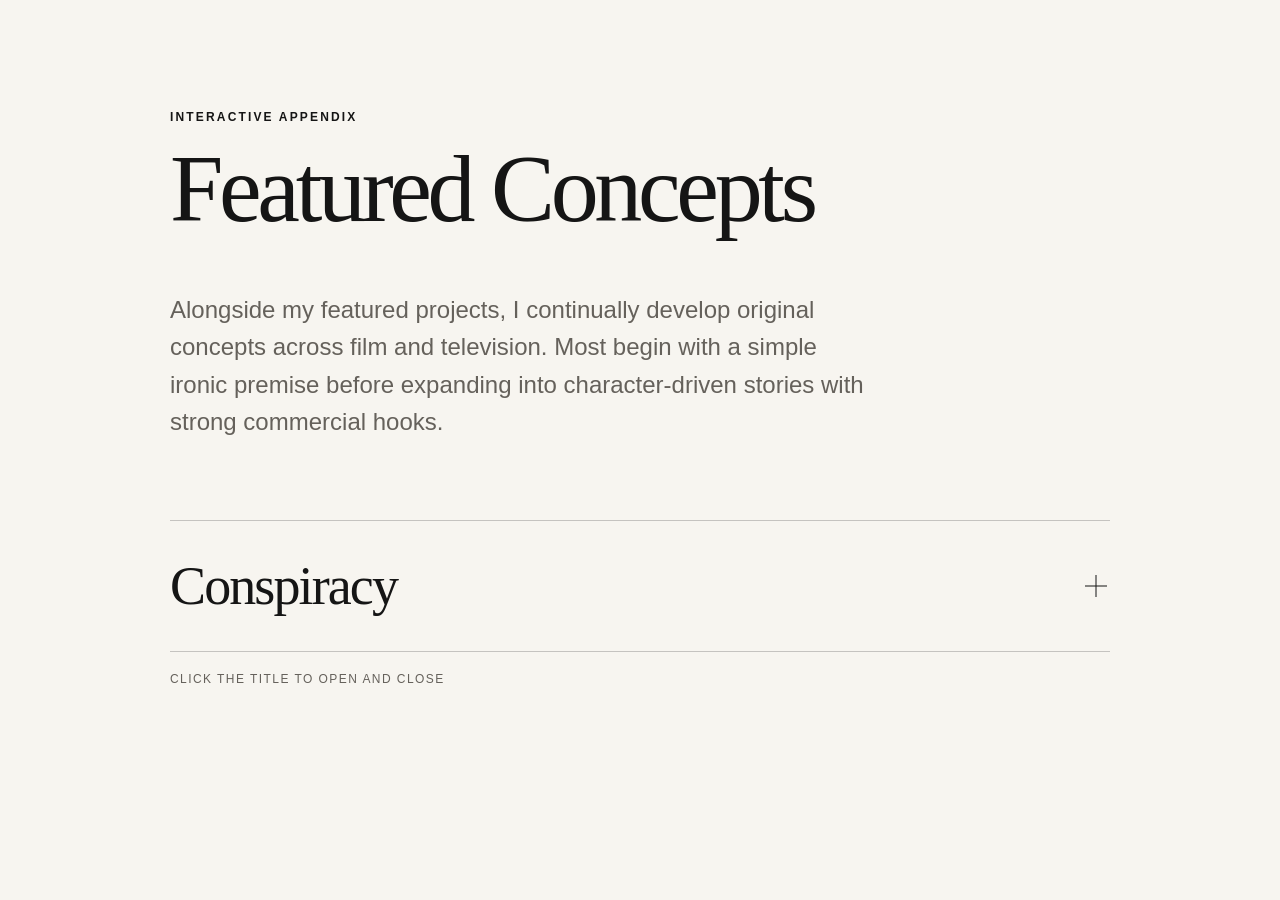
==== index.html @ 51c70552 "Add files via upload" ====
<!DOCTYPE html>
<html lang="en">
<head>
  <meta charset="UTF-8" />
  <meta name="viewport" content="width=device-width, initial-scale=1.0" />
  <title>Featured Concepts</title>
  <style>
    :root {
      --paper: #f7f5f0;
      --ink: #151515;
      --muted: #65615b;
      --line: rgba(21, 21, 21, 0.22);
      --soft-line: rgba(21, 21, 21, 0.10);
      --ease: cubic-bezier(.22, 1, .36, 1);
    }

    * {
      box-sizing: border-box;
    }

    html {
      background: var(--paper);
    }

    body {
      margin: 0;
      min-height: 100vh;
      background: var(--paper);
      color: var(--ink);
      font-family: "Helvetica Neue", Helvetica, Arial, sans-serif;
      -webkit-font-smoothing: antialiased;
      text-rendering: optimizeLegibility;
    }

    main {
      width: min(92vw, 940px);
      margin: 0 auto;
      padding: clamp(54px, 9vw, 110px) 0 80px;
    }

    .eyebrow {
      margin: 0 0 20px;
      font-size: 12px;
      font-weight: 600;
      letter-spacing: 0.18em;
      text-transform: uppercase;
    }

    h1 {
      margin: 0;
      max-width: 760px;
      font-family: Georgia, "Times New Roman", serif;
      font-size: clamp(46px, 8vw, 96px);
      font-weight: 400;
      line-height: 0.93;
      letter-spacing: -0.045em;
    }

    .intro {
      max-width: 710px;
      margin: clamp(34px, 5vw, 58px) 0 clamp(54px, 7vw, 80px);
      font-size: clamp(18px, 2.2vw, 24px);
      line-height: 1.55;
      color: var(--muted);
    }

    .slate {
      border-top: 1px solid var(--line);
    }

    .concept {
      border-bottom: 1px solid var(--line);
    }

    .concept-button {
      appearance: none;
      width: 100%;
      border: 0;
      padding: clamp(24px, 4vw, 38px) 0;
      background: transparent;
      color: inherit;
      cursor: pointer;
      display: grid;
      grid-template-columns: 1fr auto;
      gap: 24px;
      align-items: center;
      text-align: left;
      font: inherit;
    }

    .concept-title {
      font-family: Georgia, "Times New Roman", serif;
      font-size: clamp(30px, 4.8vw, 54px);
      font-weight: 400;
      line-height: 1;
      letter-spacing: -0.035em;
    }

    .plus {
      position: relative;
      width: 28px;
      height: 28px;
      flex: none;
    }

    .plus::before,
    .plus::after {
      content: "";
      position: absolute;
      top: 50%;
      left: 50%;
      width: 22px;
      height: 1px;
      background: var(--ink);
      transform: translate(-50%, -50%);
      transition: transform 420ms var(--ease), opacity 300ms ease;
    }

    .plus::after {
      transform: translate(-50%, -50%) rotate(90deg);
    }

    .concept.open .plus::after {
      transform: translate(-50%, -50%) rotate(0deg);
      opacity: 0;
    }

    .concept-panel {
      display: grid;
      grid-template-rows: 0fr;
      opacity: 0;
      transition:
        grid-template-rows 650ms var(--ease),
        opacity 350ms ease;
    }

    .concept.open .concept-panel {
      grid-template-rows: 1fr;
      opacity: 1;
    }

    .concept-panel-inner {
      overflow: hidden;
    }

    .concept-copy {
      max-width: 760px;
      padding: 0 0 clamp(36px, 5vw, 60px);
    }

    .tagline {
      margin: 0 0 24px;
      font-family: Georgia, "Times New Roman", serif;
      font-size: clamp(24px, 3.4vw, 38px);
      line-height: 1.22;
      letter-spacing: -0.02em;
      font-style: italic;
    }

    .logline {
      margin: 0;
      font-size: clamp(17px, 2vw, 21px);
      line-height: 1.68;
      color: var(--muted);
    }

    .hint {
      margin-top: 20px;
      font-size: 12px;
      letter-spacing: 0.12em;
      text-transform: uppercase;
      color: var(--muted);
    }

    @media (max-width: 600px) {
      main {
        width: min(88vw, 940px);
        padding-top: 42px;
      }

      .intro {
        margin-bottom: 48px;
      }

      .concept-button {
        padding: 24px 0;
      }

      .plus {
        width: 24px;
        height: 24px;
      }
    }

    @media (prefers-reduced-motion: reduce) {
      *,
      *::before,
      *::after {
        transition-duration: 0.01ms !important;
        animation-duration: 0.01ms !important;
      }
    }
  </style>
</head>
<body>
  <main>
    <p class="eyebrow">Interactive Appendix</p>
    <h1>Featured Concepts</h1>

    <p class="intro">
      Alongside my featured projects, I continually develop original concepts across film and television.
      Most begin with a simple ironic premise before expanding into character-driven stories with strong commercial hooks.
    </p>

    <section class="slate" aria-label="Featured concepts">
      <article class="concept" id="conspiracy-concept">
        <button
          class="concept-button"
          type="button"
          aria-expanded="false"
          aria-controls="conspiracy-panel"
        >
          <span class="concept-title">Conspiracy</span>
          <span class="plus" aria-hidden="true"></span>
        </button>

        <div class="concept-panel" id="conspiracy-panel">
          <div class="concept-panel-inner">
            <div class="concept-copy">
              <p class="tagline">What if every insane conspiracy theorist was right?</p>
              <p class="logline">
                After his revolutionary discovery transforms him from scientific outcast to the world's most celebrated scientist,
                an uncompromising empiricist uncovers evidence that every absurd conspiracy theory is actually true. Cast out once again,
                he reluctantly joins forces with the internet's most notorious conspiracy theorist to expose the truth—until one final
                discovery forces him to dismantle the conspiracy movement he unleashed in a world where he can no longer trust anyone,
                not even himself.
              </p>
            </div>
          </div>
        </div>
      </article>
    </section>

    <p class="hint">Click the title to open and close</p>
  </main>

  <script>
    const concept = document.querySelector(".concept");
    const button = concept.querySelector(".concept-button");

    button.addEventListener("click", () => {
      const isOpen = concept.classList.toggle("open");
      button.setAttribute("aria-expanded", String(isOpen));
    });
  </script>
</body>
</html>
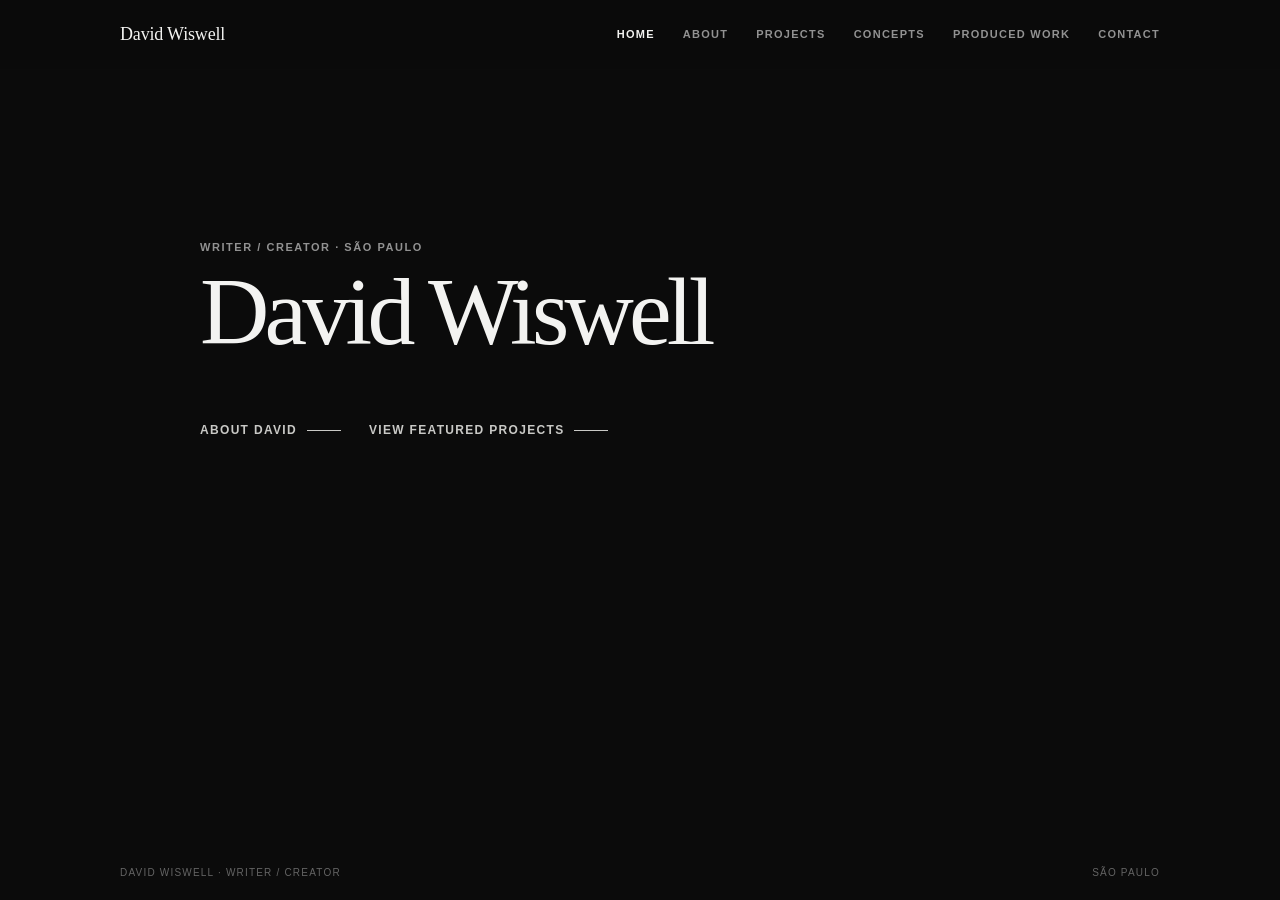
==== commit 4352bacd: "Publish portfolio site v9" ====
--- a/index.html
+++ b/index.html
@@ -1,257 +1,33 @@
-<!DOCTYPE html>
+<!doctype html>
 <html lang="en">
 <head>
-  <meta charset="UTF-8" />
-  <meta name="viewport" content="width=device-width, initial-scale=1.0" />
-  <title>Featured Concepts</title>
-  <style>
-    :root {
-      --paper: #f7f5f0;
-      --ink: #151515;
-      --muted: #65615b;
-      --line: rgba(21, 21, 21, 0.22);
-      --soft-line: rgba(21, 21, 21, 0.10);
-      --ease: cubic-bezier(.22, 1, .36, 1);
-    }
+<meta charset="utf-8">
+<meta name="viewport" content="width=device-width,initial-scale=1">
+<meta name="description" content="Selected projects by writer and creator David Wiswell.">
+<title>Portfolio — David Wiswell</title>
+<link rel="stylesheet" href="style.css">
+</head>
+<body class="page-home">
+<header class="site-header">
+  <nav class="nav" aria-label="Primary navigation">
+    <a class="brand" href="index.html">David Wiswell</a>
+    <button class="menu-toggle" type="button" aria-expanded="false" aria-label="Open menu">Menu</button>
+    <div class="nav-links"><a class="active" href="index.html">Home</a><a class="" href="about.html">About</a><a class="" href="projects.html">Projects</a><a class="" href="selected-concepts.html">Concepts</a><a class="" href="produced-work.html">Produced Work</a><a class="" href="contact.html">Contact</a></div>
+  </nav>
+</header>
 
-    * {
-      box-sizing: border-box;
-    }
+<main>
+  <section class="hero">
+    <p class="eyebrow">Writer / Creator · São Paulo</p>
+    <h1>David Wiswell</h1>
+    <div class="hero-links">
+      <a class="text-link" href="about.html">About David</a>
+      <a class="text-link" href="projects.html">View featured projects</a>
+    </div>
+  </section>
+</main>
 
-    html {
-      background: var(--paper);
-    }
-
-    body {
-      margin: 0;
-      min-height: 100vh;
-      background: var(--paper);
-      color: var(--ink);
-      font-family: "Helvetica Neue", Helvetica, Arial, sans-serif;
-      -webkit-font-smoothing: antialiased;
-      text-rendering: optimizeLegibility;
-    }
-
-    main {
-      width: min(92vw, 940px);
-      margin: 0 auto;
-      padding: clamp(54px, 9vw, 110px) 0 80px;
-    }
-
-    .eyebrow {
-      margin: 0 0 20px;
-      font-size: 12px;
-      font-weight: 600;
-      letter-spacing: 0.18em;
-      text-transform: uppercase;
-    }
-
-    h1 {
-      margin: 0;
-      max-width: 760px;
-      font-family: Georgia, "Times New Roman", serif;
-      font-size: clamp(46px, 8vw, 96px);
-      font-weight: 400;
-      line-height: 0.93;
-      letter-spacing: -0.045em;
-    }
-
-    .intro {
-      max-width: 710px;
-      margin: clamp(34px, 5vw, 58px) 0 clamp(54px, 7vw, 80px);
-      font-size: clamp(18px, 2.2vw, 24px);
-      line-height: 1.55;
-      color: var(--muted);
-    }
-
-    .slate {
-      border-top: 1px solid var(--line);
-    }
-
-    .concept {
-      border-bottom: 1px solid var(--line);
-    }
-
-    .concept-button {
-      appearance: none;
-      width: 100%;
-      border: 0;
-      padding: clamp(24px, 4vw, 38px) 0;
-      background: transparent;
-      color: inherit;
-      cursor: pointer;
-      display: grid;
-      grid-template-columns: 1fr auto;
-      gap: 24px;
-      align-items: center;
-      text-align: left;
-      font: inherit;
-    }
-
-    .concept-title {
-      font-family: Georgia, "Times New Roman", serif;
-      font-size: clamp(30px, 4.8vw, 54px);
-      font-weight: 400;
-      line-height: 1;
-      letter-spacing: -0.035em;
-    }
-
-    .plus {
-      position: relative;
-      width: 28px;
-      height: 28px;
-      flex: none;
-    }
-
-    .plus::before,
-    .plus::after {
-      content: "";
-      position: absolute;
-      top: 50%;
-      left: 50%;
-      width: 22px;
-      height: 1px;
-      background: var(--ink);
-      transform: translate(-50%, -50%);
-      transition: transform 420ms var(--ease), opacity 300ms ease;
-    }
-
-    .plus::after {
-      transform: translate(-50%, -50%) rotate(90deg);
-    }
-
-    .concept.open .plus::after {
-      transform: translate(-50%, -50%) rotate(0deg);
-      opacity: 0;
-    }
-
-    .concept-panel {
-      display: grid;
-      grid-template-rows: 0fr;
-      opacity: 0;
-      transition:
-        grid-template-rows 650ms var(--ease),
-        opacity 350ms ease;
-    }
-
-    .concept.open .concept-panel {
-      grid-template-rows: 1fr;
-      opacity: 1;
-    }
-
-    .concept-panel-inner {
-      overflow: hidden;
-    }
-
-    .concept-copy {
-      max-width: 760px;
-      padding: 0 0 clamp(36px, 5vw, 60px);
-    }
-
-    .tagline {
-      margin: 0 0 24px;
-      font-family: Georgia, "Times New Roman", serif;
-      font-size: clamp(24px, 3.4vw, 38px);
-      line-height: 1.22;
-      letter-spacing: -0.02em;
-      font-style: italic;
-    }
-
-    .logline {
-      margin: 0;
-      font-size: clamp(17px, 2vw, 21px);
-      line-height: 1.68;
-      color: var(--muted);
-    }
-
-    .hint {
-      margin-top: 20px;
-      font-size: 12px;
-      letter-spacing: 0.12em;
-      text-transform: uppercase;
-      color: var(--muted);
-    }
-
-    @media (max-width: 600px) {
-      main {
-        width: min(88vw, 940px);
-        padding-top: 42px;
-      }
-
-      .intro {
-        margin-bottom: 48px;
-      }
-
-      .concept-button {
-        padding: 24px 0;
-      }
-
-      .plus {
-        width: 24px;
-        height: 24px;
-      }
-    }
-
-    @media (prefers-reduced-motion: reduce) {
-      *,
-      *::before,
-      *::after {
-        transition-duration: 0.01ms !important;
-        animation-duration: 0.01ms !important;
-      }
-    }
-  </style>
-</head>
-<body>
-  <main>
-    <p class="eyebrow">Interactive Appendix</p>
-    <h1>Featured Concepts</h1>
-
-    <p class="intro">
-      Alongside my featured projects, I continually develop original concepts across film and television.
-      Most begin with a simple ironic premise before expanding into character-driven stories with strong commercial hooks.
-    </p>
-
-    <section class="slate" aria-label="Featured concepts">
-      <article class="concept" id="conspiracy-concept">
-        <button
-          class="concept-button"
-          type="button"
-          aria-expanded="false"
-          aria-controls="conspiracy-panel"
-        >
-          <span class="concept-title">Conspiracy</span>
-          <span class="plus" aria-hidden="true"></span>
-        </button>
-
-        <div class="concept-panel" id="conspiracy-panel">
-          <div class="concept-panel-inner">
-            <div class="concept-copy">
-              <p class="tagline">What if every insane conspiracy theorist was right?</p>
-              <p class="logline">
-                After his revolutionary discovery transforms him from scientific outcast to the world's most celebrated scientist,
-                an uncompromising empiricist uncovers evidence that every absurd conspiracy theory is actually true. Cast out once again,
-                he reluctantly joins forces with the internet's most notorious conspiracy theorist to expose the truth—until one final
-                discovery forces him to dismantle the conspiracy movement he unleashed in a world where he can no longer trust anyone,
-                not even himself.
-              </p>
-            </div>
-          </div>
-        </div>
-      </article>
-    </section>
-
-    <p class="hint">Click the title to open and close</p>
-  </main>
-
-  <script>
-    const concept = document.querySelector(".concept");
-    const button = concept.querySelector(".concept-button");
-
-    button.addEventListener("click", () => {
-      const isOpen = concept.classList.toggle("open");
-      button.setAttribute("aria-expanded", String(isOpen));
-    });
-  </script>
+<footer><span>David Wiswell · Writer / Creator</span><span>São Paulo</span></footer>
+<script src="script.js"></script>
 </body>
-</html>
+</html>
--- a/style.css
+++ b/style.css
@@ -0,0 +1,1055 @@
+
+:root{
+  --bg:#0b0b0b;
+  --text:#f3f3f1;
+  --soft:#c9c9c6;
+  --muted:#929292;
+  --faint:#646464;
+  --line:rgba(255,255,255,.16);
+  --line-strong:rgba(255,255,255,.28);
+  --ease:cubic-bezier(.22,1,.36,1);
+  --max:1040px;
+}
+*{box-sizing:border-box}
+html{background:var(--bg);scroll-behavior:smooth}
+body{
+  margin:0;
+  min-height:100vh;
+  background:var(--bg);
+  color:var(--text);
+  font-family:Arial,Helvetica,sans-serif;
+  -webkit-font-smoothing:antialiased;
+  text-rendering:optimizeLegibility;
+}
+a{color:inherit;text-decoration:none}
+button{font:inherit}
+.site-header{
+  position:sticky;
+  top:0;
+  z-index:20;
+  background:rgba(11,11,11,.88);
+  border-bottom:1px solid transparent;
+  backdrop-filter:blur(16px);
+  -webkit-backdrop-filter:blur(16px);
+  transition:border-color 220ms ease;
+}
+.site-header.scrolled{border-color:var(--line)}
+.nav{
+  width:min(90vw,var(--max));
+  min-height:68px;
+  margin:0 auto;
+  display:flex;
+  align-items:center;
+  justify-content:space-between;
+  gap:28px;
+}
+.brand{
+  font-family:Georgia,"Times New Roman",Times,serif;
+  font-size:18px;
+  letter-spacing:-.01em;
+}
+.nav-links{
+  display:flex;
+  align-items:center;
+  gap:clamp(14px,2.4vw,28px);
+  font-size:11px;
+  font-weight:600;
+  letter-spacing:.115em;
+  text-transform:uppercase;
+}
+.nav-links a{color:var(--muted);transition:color 180ms ease}
+.nav-links a:hover,.nav-links a.active{color:var(--text)}
+.menu-toggle{display:none;background:none;border:0;color:var(--text);padding:8px 0;cursor:pointer}
+main{
+  width:min(90vw,var(--max));
+  margin:0 auto;
+  padding:clamp(70px,9vw,120px) 0 clamp(84px,10vw,140px);
+}
+.eyebrow{
+  margin:0 0 18px;
+  color:var(--muted);
+  font-size:11px;
+  font-weight:600;
+  letter-spacing:.14em;
+  text-transform:uppercase;
+}
+h1,h2,h3,.serif{
+  font-family:Georgia,"Times New Roman",Times,serif;
+}
+h1{
+  margin:0;
+  max-width:950px;
+  font-size:clamp(48px,7.5vw,88px);
+  font-weight:400;
+  line-height:.94;
+  letter-spacing:-.05em;
+}
+h2{
+  margin:0;
+  font-size:clamp(34px,5vw,58px);
+  font-weight:400;
+  line-height:1;
+  letter-spacing:-.038em;
+}
+h3{
+  margin:0;
+  font-size:clamp(24px,3vw,36px);
+  font-weight:400;
+  line-height:1.08;
+  letter-spacing:-.025em;
+}
+.lede{
+  max-width:850px;
+  margin:clamp(28px,4vw,42px) 0 0;
+  color:var(--soft);
+  font-family:Georgia,"Times New Roman",Times,serif;
+  font-size:clamp(19px,2.2vw,26px);
+  line-height:1.5;
+  letter-spacing:-.013em;
+}
+.rule{height:1px;background:var(--line-strong);margin:clamp(54px,7vw,86px) 0}
+.hero{
+  min-height:auto;
+  display:flex;
+  flex-direction:column;
+  justify-content:flex-start;
+  padding-top:clamp(56px,7vw,96px);
+  padding-bottom:clamp(60px,8vw,100px);
+}
+.hero .role{
+  margin-top:24px;
+  color:var(--muted);
+  font-size:12px;
+  font-weight:600;
+  letter-spacing:.14em;
+  text-transform:uppercase;
+}
+.hero-links{
+  margin-top:clamp(42px,6vw,70px);
+  display:flex;
+  flex-wrap:wrap;
+  gap:12px 28px;
+}
+.text-link{
+  display:inline-flex;
+  align-items:center;
+  gap:10px;
+  color:var(--soft);
+  font-size:12px;
+  font-weight:600;
+  letter-spacing:.11em;
+  text-transform:uppercase;
+}
+.text-link:after{
+  content:"";
+  width:34px;
+  height:1px;
+  background:currentColor;
+  transition:width 300ms var(--ease);
+}
+.text-link:hover:after{width:52px}
+.section-head{max-width:850px;margin-bottom:clamp(48px,7vw,82px)}
+.editorial-grid{
+  display:block;
+  max-width:820px;
+}
+.copy-block + .copy-block{margin-top:46px}
+.copy-label{
+  margin:0 0 14px;
+  color:var(--muted);
+  font-size:11px;
+  font-weight:600;
+  letter-spacing:.14em;
+  text-transform:uppercase;
+}
+.copy{
+  margin:0;
+  color:var(--soft);
+  font-family:Georgia,"Times New Roman",Times,serif;
+  font-size:clamp(18px,2vw,23px);
+  line-height:1.62;
+  letter-spacing:-.009em;
+}
+.credential-list{border-top:1px solid var(--line-strong)}
+.credential{
+  padding:20px 0;
+  border-bottom:1px solid var(--line);
+  color:var(--soft);
+  font-size:13px;
+  line-height:1.45;
+}
+.project-index{border-top:1px solid var(--line-strong)}
+.project-row{
+  display:grid;
+  grid-template-columns:minmax(0,1.55fr) minmax(170px,.55fr) minmax(190px,.65fr) auto;
+  gap:clamp(20px,3vw,42px);
+  align-items:center;
+  padding:clamp(34px,4.8vw,50px) 0;
+  border-bottom:1px solid var(--line);
+  transition:color 180ms ease,transform 300ms var(--ease);
+}
+.project-row:hover{transform:translateX(5px)}
+.project-row-title{
+  font-family:Georgia,"Times New Roman",Times,serif;
+  font-size:clamp(29px,3.6vw,43px);
+  letter-spacing:-.03em;
+}
+.project-row-meta,.project-row-comp{
+  color:var(--muted);
+  font-size:14px;
+  line-height:1.45;
+}
+.project-row-comp{font-family:Georgia,"Times New Roman",Times,serif;font-style:italic}
+.arrow{font-size:22px;color:var(--muted)}
+.project-hero{max-width:900px}
+.project-title{font-size:clamp(50px,8vw,96px)}
+.project-meta{
+  display:flex;
+  flex-wrap:wrap;
+  gap:10px 22px;
+  margin-top:38px;
+  color:var(--muted);
+  font-size:11px;
+  font-weight:600;
+  letter-spacing:.13em;
+  text-transform:uppercase;
+}
+.logline-large{
+  max-width:680px;
+  margin:clamp(86px,10vw,126px) 0 0;
+  margin-left:clamp(70px,8vw,110px);
+  color:var(--text);
+  font-family:Georgia,"Times New Roman",Times,serif;
+  font-size:clamp(22px,2.7vw,32px);
+  line-height:1.48;
+  letter-spacing:-.018em;
+}
+.project-sections{
+  max-width:680px;
+  margin-top:clamp(78px,10vw,120px);
+  margin-left:clamp(70px,8vw,110px);
+  border-top:1px solid var(--line-strong);
+}
+.project-section{
+  display:block;
+  padding:clamp(44px,6vw,62px) 0;
+  border-bottom:1px solid var(--line);
+}
+.project-section h2{
+  margin:0 0 18px;
+  color:var(--muted);
+  font-family:Arial,Helvetica,sans-serif;
+  font-size:11px;
+  font-weight:600;
+  letter-spacing:.16em;
+  text-transform:uppercase;
+}
+.project-section p{
+  margin:0;
+  color:var(--soft);
+  font-family:Georgia,"Times New Roman",Times,serif;
+  font-size:clamp(17px,1.85vw,21px);
+  line-height:1.72;
+  letter-spacing:-.006em;
+}
+.next-project{
+  display:flex;
+  justify-content:space-between;
+  align-items:end;
+  gap:30px;
+  margin-top:clamp(70px,10vw,120px);
+  padding-top:32px;
+  border-top:1px solid var(--line-strong);
+}
+.next-project span{display:block;color:var(--muted);font-size:11px;font-weight:600;letter-spacing:.14em;text-transform:uppercase}
+.next-project strong{display:block;margin-top:10px;font-family:Georgia,"Times New Roman",Times,serif;font-size:clamp(25px,3vw,38px);font-weight:400}
+.produced-wrap{max-width:920px}
+.work-title{margin-top:18px;font-size:clamp(44px,7vw,82px)}
+.work-description{
+  max-width:800px;
+  margin-top:clamp(36px,5vw,54px);
+  color:var(--soft);
+  font-family:Georgia,"Times New Roman",Times,serif;
+  font-size:clamp(19px,2.2vw,25px);
+  line-height:1.58;
+  letter-spacing:-.012em;
+}
+.video-card{
+  display:flex;
+  align-items:center;
+  justify-content:space-between;
+  gap:28px;
+  margin-top:clamp(48px,7vw,78px);
+  padding:clamp(26px,4vw,40px) 0;
+  border-top:1px solid var(--line-strong);
+  border-bottom:1px solid var(--line);
+}
+.video-card .duration{color:var(--muted);font-size:11px;font-weight:600;letter-spacing:.14em;text-transform:uppercase}
+.video-card strong{display:block;margin-top:8px;font-family:Georgia,"Times New Roman",Times,serif;font-size:clamp(24px,3vw,34px);font-weight:400}
+.contact-page{
+  min-height:auto;
+  display:flex;
+  flex-direction:column;
+  justify-content:flex-start;
+  padding-top:clamp(52px,7vw,88px);
+}
+.contact-list{max-width:720px;margin-top:clamp(42px,6vw,66px);border-top:1px solid var(--line-strong)}
+.contact-item{
+  display:grid;
+  grid-template-columns:120px 1fr;
+  gap:30px;
+  padding:26px 0;
+  border-bottom:1px solid var(--line);
+}
+.contact-item span{color:var(--muted);font-size:11px;font-weight:600;letter-spacing:.14em;text-transform:uppercase}
+.contact-item a,.contact-item div{
+  font-family:Georgia,"Times New Roman",Times,serif;
+  font-size:clamp(22px,3vw,34px);
+  line-height:1.2;
+}
+footer{
+  width:min(90vw,var(--max));
+  margin:0 auto;
+  padding:0 0 34px;
+  display:flex;
+  justify-content:space-between;
+  gap:20px;
+  color:var(--faint);
+  font-size:10px;
+  letter-spacing:.12em;
+  text-transform:uppercase;
+}
+
+/* Selected concepts */
+.concepts-main{padding-top:clamp(64px,9vw,118px)}
+.concepts-masthead{max-width:980px;margin-bottom:clamp(58px,8vw,90px)}
+.concepts-title{text-transform:none}
+.genre-list{border-top:1px solid var(--line-strong)}
+.genre{border-bottom:1px solid var(--line-strong)}
+.genre-toggle,.concept-toggle{appearance:none;width:100%;border:0;background:transparent;color:inherit;cursor:pointer;text-align:left}
+.genre-toggle{display:grid;grid-template-columns:1fr auto;align-items:center;gap:24px;padding:clamp(30px,4.6vw,46px) 0}
+.genre-name{font-family:Georgia,"Times New Roman",Times,serif;font-size:clamp(22px,2.8vw,31px);font-weight:400;letter-spacing:.09em;text-transform:uppercase}
+.genre-meta{display:block;margin-top:7px;color:var(--muted);font-size:12px;font-weight:500;letter-spacing:.12em;text-transform:uppercase}
+.plus{position:relative;width:28px;height:28px}
+.plus:before,.plus:after{content:"";position:absolute;top:50%;left:50%;width:22px;height:1px;background:var(--text);transform:translate(-50%,-50%);transition:transform 430ms var(--ease),opacity 250ms ease}
+.plus:after{transform:translate(-50%,-50%) rotate(90deg)}
+.genre.open>.genre-toggle .plus:after,.concept.open>.concept-toggle .plus:after{transform:translate(-50%,-50%) rotate(0);opacity:0}
+.genre-panel,.concept-panel{display:grid;grid-template-rows:0fr;opacity:0;transition:grid-template-rows 650ms var(--ease),opacity 320ms ease}
+.genre.open>.genre-panel,.concept.open>.concept-panel{grid-template-rows:1fr;opacity:1}
+.panel-inner{overflow:hidden}
+.concept-list{padding:0 0 clamp(20px,3vw,32px)}
+.concept{border-top:1px solid var(--line)}
+.concept-toggle{display:grid;grid-template-columns:1fr auto;align-items:center;gap:20px;padding:clamp(22px,3.2vw,30px) 0}
+.concept-heading{min-width:0;transform:translateY(0);transition:transform 420ms var(--ease)}
+.concept.open>.concept-toggle .concept-heading{transform:translateY(-4px)}
+.concept-title{display:block;font-family:Georgia,"Times New Roman",Times,serif;font-size:clamp(25px,3.2vw,37px);font-weight:500;line-height:1.04;letter-spacing:-.026em}
+.concept-tease{display:block;max-width:780px;margin-top:9px;color:var(--muted);font-family:Georgia,"Times New Roman",Times,serif;font-size:clamp(17px,1.9vw,21px);line-height:1.42;font-style:italic;letter-spacing:-.012em}
+.concept .plus{width:24px;height:24px}
+.concept .plus:before,.concept .plus:after{width:18px}
+.concept-content{max-width:800px;padding:0 0 clamp(32px,4.6vw,48px)}
+.concept-divider{width:0;height:1px;margin:0 0 24px;background:var(--text);opacity:.7;transition:width 520ms var(--ease) 80ms}
+.concept.open .concept-divider{width:min(100%,180px)}
+.concept-logline{margin:0;color:var(--soft);font-family:Georgia,"Times New Roman",Times,serif;font-size:clamp(18px,2vw,22px);line-height:1.62;letter-spacing:-.009em;opacity:0;transform:translateY(14px);transition:opacity 460ms ease 320ms,transform 560ms var(--ease) 320ms}
+.concept.open .concept-logline{opacity:1;transform:translateY(0)}
+.concept-quote{margin:24px 0 0;color:var(--text);font-family:Georgia,"Times New Roman",Times,serif;font-size:clamp(18px,2vw,22px);line-height:1.45;font-style:italic;opacity:0;transform:translateY(12px);transition:opacity 460ms ease 420ms,transform 560ms var(--ease) 420ms}
+.concept.open .concept-quote{opacity:1;transform:translateY(0)}
+
+@media(max-width:820px){
+  .nav-links{display:none;position:absolute;left:0;right:0;top:68px;background:var(--bg);border-bottom:1px solid var(--line);padding:24px 5vw;flex-direction:column;align-items:flex-start}
+  .nav-links.open{display:flex}
+  .menu-toggle{display:block}
+  .editorial-grid{grid-template-columns:1fr}
+  .project-row{grid-template-columns:1fr auto;gap:12px 20px}
+  .project-row-meta,.project-row-comp{grid-column:1}
+  .arrow{grid-column:2;grid-row:1/4}
+  .project-section{grid-template-columns:1fr;gap:18px}
+}
+@media(max-width:600px){
+  main{width:min(88vw,var(--max));padding-top:56px}
+  .nav{width:min(88vw,var(--max))}
+  h1{font-size:clamp(45px,14vw,66px)}
+  .hero{min-height:calc(100vh - 68px - 100px)}
+  .contact-item{grid-template-columns:1fr;gap:10px}
+  footer{width:min(88vw,var(--max));flex-direction:column}
+  .genre-name{font-size:23px}
+}
+@media(prefers-reduced-motion:reduce){
+  *,*:before,*:after{transition-duration:.01ms!important;transition-delay:0ms!important;animation-duration:.01ms!important}
+}
+
+
+/* =========================================================
+   VERSION 5 — FINAL ART-DIRECTION PASS
+   ========================================================= */
+
+/* Home: fewer competing anchors and a footer that reads as page furniture. */
+.page-home{
+  min-height:100vh;
+  display:flex;
+  flex-direction:column;
+}
+.page-home main{
+  flex:1;
+  padding-top:0;
+  padding-bottom:0;
+}
+.page-home .hero{
+  padding-top:clamp(86px,11vh,130px);
+  padding-bottom:clamp(44px,6vh,72px);
+}
+.page-home .hero-links{
+  margin-top:clamp(34px,4.5vw,54px);
+}
+.page-home footer{
+  margin-top:auto;
+  padding-bottom:clamp(18px,2.5vh,28px);
+}
+
+/* About: create tempo through proportion, rules, and alternating text widths. */
+.about-body{
+  max-width:860px;
+  margin-top:clamp(64px,8vw,96px);
+  border-top:1px solid var(--line-strong);
+}
+.about-section{
+  display:grid;
+  grid-template-columns:150px minmax(0,650px);
+  gap:clamp(36px,6vw,78px);
+  padding:clamp(48px,6vw,70px) 0;
+  border-bottom:1px solid var(--line);
+  align-items:start;
+}
+.about-section .copy-label{
+  margin-top:7px;
+}
+.about-section-focus .copy{
+  max-width:600px;
+}
+
+/* Featured projects: clearly labeled, properly formatted, unmistakably clickable. */
+.project-instruction{
+  margin:-34px 0 26px;
+  color:var(--faint);
+  font-size:10px;
+  font-weight:600;
+  letter-spacing:.13em;
+  text-transform:uppercase;
+}
+.project-index-head,
+.project-row{
+  display:grid;
+  grid-template-columns:minmax(230px,1.45fr) minmax(110px,.55fr) minmax(140px,.62fr) minmax(190px,.85fr) minmax(92px,.35fr);
+  gap:clamp(18px,2.5vw,34px);
+}
+.project-index-head{
+  align-items:end;
+  padding:0 0 15px;
+  color:var(--faint);
+  font-size:9px;
+  font-weight:600;
+  letter-spacing:.14em;
+  text-transform:uppercase;
+}
+.project-index{
+  border-top:0;
+}
+.project-row{
+  position:relative;
+  padding:clamp(34px,4.5vw,48px) 0;
+  border-top:1px solid var(--line);
+}
+.project-row:last-child{
+  border-bottom:1px solid var(--line);
+}
+.project-row:before{
+  content:"";
+  position:absolute;
+  inset:0 -18px;
+  background:rgba(255,255,255,0);
+  transition:background 220ms ease;
+  z-index:-1;
+}
+.project-row:hover{
+  transform:translateX(4px);
+}
+.project-row:hover:before{
+  background:rgba(255,255,255,.025);
+}
+.project-row-title{
+  line-height:1.02;
+}
+.project-row-field,
+.project-row-comp{
+  color:var(--muted);
+  font-size:13px;
+  line-height:1.48;
+}
+.project-row-comp{
+  font-family:Georgia,"Times New Roman",Times,serif;
+  font-style:normal;
+}
+.project-row-action{
+  display:flex;
+  align-items:center;
+  justify-content:flex-end;
+  gap:10px;
+  color:var(--faint);
+  font-size:9px;
+  font-weight:600;
+  letter-spacing:.12em;
+  text-transform:uppercase;
+  white-space:nowrap;
+  transition:color 180ms ease;
+}
+.project-row:hover .project-row-action,
+.project-row:focus-visible .project-row-action{
+  color:var(--text);
+}
+.mobile-field-label{display:none}
+
+/* Individual project pages: a unified pitch surface with a stronger reading hierarchy. */
+.pitch-area{
+  width:min(100%,900px);
+  margin:clamp(76px,9vw,112px) 0 0 clamp(36px,6.5vw,92px);
+  border-top:1px solid var(--line-strong);
+}
+.logline-block{
+  padding:clamp(40px,5.5vw,62px) clamp(0px,2vw,24px) clamp(50px,6vw,72px);
+  border-bottom:1px solid var(--line);
+}
+.pitch-label{
+  margin:0 0 24px;
+  color:var(--muted);
+  font-size:10px;
+  font-weight:600;
+  letter-spacing:.16em;
+  text-transform:uppercase;
+}
+.pitch-area .logline-large{
+  max-width:820px;
+  margin:0;
+  color:var(--text);
+  font-size:clamp(25px,3.15vw,38px);
+  line-height:1.42;
+  letter-spacing:-.022em;
+}
+.pitch-area .project-sections{
+  max-width:none;
+  margin:0;
+  border-top:0;
+  display:grid;
+  grid-template-columns:1.1fr .9fr;
+}
+.pitch-area .project-section{
+  padding:clamp(42px,5vw,60px) clamp(0px,3vw,34px) clamp(46px,5.5vw,66px);
+  border-bottom:1px solid var(--line);
+}
+.pitch-area .project-section + .project-section{
+  padding-left:clamp(30px,4.5vw,54px);
+  border-left:1px solid var(--line);
+}
+.pitch-area .project-section h2{
+  margin-bottom:22px;
+}
+.pitch-area .project-section p{
+  max-width:430px;
+  color:#d1d1ce;
+  font-size:clamp(17px,1.55vw,19px);
+  line-height:1.72;
+}
+.project-hero + .pitch-area{
+  margin-top:clamp(72px,8.5vw,104px);
+}
+
+/* Produced work: an archival layout with restrained body type. */
+.produced-wrap{
+  max-width:940px;
+}
+.work-meta{
+  display:flex;
+  flex-wrap:wrap;
+  gap:10px 24px;
+  margin-top:34px;
+  color:var(--muted);
+  font-size:10px;
+  font-weight:600;
+  letter-spacing:.13em;
+  text-transform:uppercase;
+}
+.work-overview{
+  display:grid;
+  grid-template-columns:minmax(280px,.95fr) minmax(300px,.8fr);
+  gap:clamp(52px,8vw,100px);
+  align-items:start;
+  margin-top:clamp(64px,8vw,92px);
+  padding-top:clamp(44px,5vw,60px);
+  border-top:1px solid var(--line-strong);
+}
+.work-deck{
+  margin:0;
+  color:var(--text);
+  font-family:Georgia,"Times New Roman",Times,serif;
+  font-size:clamp(24px,3vw,34px);
+  line-height:1.45;
+  letter-spacing:-.02em;
+}
+.work-body p{
+  margin:0;
+  color:var(--soft);
+  font-family:Georgia,"Times New Roman",Times,serif;
+  font-size:clamp(16px,1.55vw,18px);
+  line-height:1.72;
+}
+.work-body p + p{
+  margin-top:22px;
+}
+.produced-wrap .video-card{
+  margin-top:clamp(58px,7vw,82px);
+}
+
+/* Responsive refinements for the new structures. */
+@media (max-width:900px){
+  .project-index-head{display:none}
+  .project-instruction{margin-top:-20px}
+  .project-row{
+    grid-template-columns:1fr auto;
+    gap:24px;
+  }
+  .project-row-title{
+    grid-column:1;
+  }
+  .project-row-field,
+  .project-row-comp{
+    grid-column:1;
+  }
+  .project-row-action{
+    grid-column:2;
+    grid-row:1 / span 4;
+    align-self:center;
+  }
+  .mobile-field-label{
+    display:block;
+    margin-bottom:5px;
+    color:var(--faint);
+    font-family:Arial,Helvetica,sans-serif;
+    font-size:8px;
+    font-style:normal;
+    font-weight:600;
+    letter-spacing:.14em;
+    text-transform:uppercase;
+  }
+  .pitch-area{
+    margin-left:0;
+  }
+  .pitch-area .project-sections{
+    grid-template-columns:1fr;
+  }
+  .pitch-area .project-section + .project-section{
+    padding-left:0;
+    border-left:0;
+  }
+  .about-section{
+    grid-template-columns:115px 1fr;
+  }
+  .work-overview{
+    grid-template-columns:1fr;
+    gap:38px;
+  }
+}
+
+@media (max-width:640px){
+  .page-home .hero{
+    padding-top:58px;
+  }
+  .about-section{
+    display:block;
+  }
+  .about-section .copy-label{
+    margin:0 0 16px;
+  }
+  .project-row-action span:first-child{
+    display:none;
+  }
+  .pitch-area .logline-large{
+    font-size:clamp(23px,7vw,30px);
+  }
+}
+
+/* =========================================================
+   VERSION 6 — FINAL EDITORIAL POLISH
+   ========================================================= */
+:root{
+  --space-eyebrow-title:24px;
+  --space-title-deck:52px;
+  --space-deck-content:72px;
+  --space-section:64px;
+}
+.site-nav a{font-size:10px;letter-spacing:.15em;color:#8f8f8c}
+.site-nav a:hover,.site-nav a[aria-current="page"]{color:var(--text)}
+.page-header .eyebrow,.project-hero .eyebrow,.produced-wrap .eyebrow{margin-bottom:var(--space-eyebrow-title)}
+.page-header h1,.project-hero h1,.work-title{margin-bottom:0}
+.page-header .lede,.project-hero .project-meta{margin-top:var(--space-title-deck)}
+.about-body{margin-top:var(--space-deck-content)}
+.about-section{grid-template-columns:132px minmax(0,620px);gap:clamp(34px,5vw,68px);padding:var(--space-section) 0}
+.about-section .copy{max-width:620px}
+.project-instruction{margin:-24px 0 24px;color:#777773;letter-spacing:.11em}
+.project-index-head{color:#6f6f6c}
+.project-row{padding:clamp(38px,4.7vw,52px) 0}
+.project-row-title{font-size:clamp(31px,3.7vw,45px)}
+.project-row-field,.project-row-comp{color:#969691;font-size:12px;line-height:1.55}
+.project-row-action{color:#787874}
+.project-row .arrow{transition:transform 220ms ease}
+.project-row:hover .arrow{transform:translateX(5px)}
+.pitch-area{width:min(100%,820px);margin-left:clamp(28px,5vw,70px);border-top:1px solid var(--line-strong)}
+.logline-block{padding:clamp(42px,5vw,58px) 0 clamp(54px,6vw,72px)}
+.pitch-area .logline-large{max-width:760px;font-size:clamp(24px,2.8vw,34px);line-height:1.5;letter-spacing:-.018em}
+.pitch-area .project-sections,.pitch-area .project-sections-stacked{display:block}
+.pitch-area .project-section{max-width:760px;padding:clamp(48px,5.5vw,64px) 0;border-bottom:1px solid var(--line)}
+.pitch-area .project-section + .project-section{padding-left:0;border-left:0}
+.pitch-area .project-section h2{margin-bottom:20px}
+.pitch-area .project-section p{max-width:700px;color:#c8c8c4;font-size:clamp(17px,1.45vw,19px);line-height:1.75}
+.work-overview{grid-template-columns:minmax(300px,.95fr) minmax(260px,.65fr);gap:clamp(44px,7vw,84px);margin-top:var(--space-deck-content)}
+.work-deck{font-size:clamp(22px,2.65vw,31px);line-height:1.5}
+.work-body p{font-size:16px;line-height:1.72}
+.produced-wrap .video-card{margin-top:var(--space-section)}
+.pitch-label,.copy-label,.project-index-head,.work-meta,.project-instruction,.project-row-action{font-family:Arial,Helvetica,sans-serif;font-weight:600;text-transform:uppercase}
+@media (max-width:900px){
+  .about-section{grid-template-columns:110px 1fr}
+  .pitch-area{margin-left:0}
+}
+@media (max-width:640px){
+  .about-section{display:block}
+  .about-section .copy-label{margin-bottom:16px}
+  .pitch-area .logline-large{font-size:clamp(22px,6.5vw,29px)}
+}
+
+
+/* =========================================================
+   VERSION 7 — TARGETED LAYOUT CORRECTIONS
+   ========================================================= */
+
+/* Home: lower the main composition while preserving the footer position. */
+.page-home .hero{
+  padding-top:clamp(132px,16vh,190px);
+  padding-bottom:clamp(42px,5vh,62px);
+}
+
+/* About: labels directly above copy; body slightly inset and tighter. */
+.about-body-stacked{
+  max-width:760px;
+  margin-left:clamp(22px,3.5vw,54px);
+}
+.about-body-stacked .about-section{
+  display:block;
+  padding:clamp(46px,5.5vw,62px) 0;
+}
+.about-body-stacked .copy-label{
+  margin:0 0 15px;
+}
+.about-body-stacked .copy{
+  max-width:690px;
+}
+
+/* Featured projects: stronger, more confident supporting information. */
+.project-index{
+  margin-top:clamp(52px,6vw,72px);
+}
+.project-index-head{
+  font-size:10px;
+  letter-spacing:.13em;
+  color:#82827e;
+}
+.project-row-field,
+.project-row-comp{
+  font-size:14px;
+  line-height:1.5;
+  color:#aaa9a4;
+}
+.project-row-action{
+  font-size:10px;
+  color:#8e8e89;
+}
+.project-row-action .arrow{
+  font-size:15px;
+}
+
+/* Individual projects: editorial-deck scale rather than headline scale. */
+.pitch-area .logline-large{
+  max-width:720px;
+  font-size:clamp(17px,1.65vw,21px);
+  line-height:1.72;
+  letter-spacing:-.006em;
+}
+
+/* Produced Work: one coherent paragraph with restrained typography. */
+.work-overview-single{
+  display:block;
+  max-width:720px;
+  margin-top:clamp(54px,6vw,74px);
+  padding-top:clamp(38px,4.5vw,50px);
+  border-top:1px solid var(--line-strong);
+}
+.work-summary{
+  margin:0;
+  color:#c8c8c4;
+  font-family:Georgia,"Times New Roman",Times,serif;
+  font-size:clamp(16px,1.45vw,18px);
+  line-height:1.76;
+  letter-spacing:-.004em;
+}
+
+@media (max-width:900px){
+  .about-body-stacked{margin-left:0}
+}
+@media (max-width:640px){
+  .page-home .hero{padding-top:96px}
+  .project-row-field,
+  .project-row-comp{font-size:13px}
+  .pitch-area .logline-large{
+    font-size:18px;
+    line-height:1.68;
+  }
+}
+
+
+/* =========================================================
+   VERSION 8 — FINAL PROPORTION & HIERARCHY PASS
+   ========================================================= */
+
+/* 1. Home: stronger title anchor and more deliberate spacing. */
+.page-home .hero h1{
+  font-size:clamp(52px,8.1vw,96px);
+}
+.page-home .hero .eyebrow{
+  margin-bottom:14px;
+}
+.page-home .hero-links{
+  margin-top:clamp(46px,5.5vw,66px);
+}
+
+/* 2. About: tighter stacked sections, slightly more centered editorial balance. */
+.about-body-stacked{
+  max-width:740px;
+  margin-left:clamp(42px,5.5vw,78px);
+}
+.about-body-stacked .about-section{
+  padding:clamp(40px,4.8vw,54px) 0;
+}
+.about-body-stacked .copy-label{
+  margin-bottom:12px;
+}
+.about-body-stacked .copy{
+  max-width:660px;
+}
+
+/* 3. Featured Projects: cleaner entrance and slightly more air in each row. */
+.section-head + .project-index{
+  margin-top:clamp(54px,6.5vw,78px);
+}
+.project-row{
+  padding-top:clamp(46px,5.4vw,60px);
+  padding-bottom:clamp(46px,5.4vw,60px);
+}
+/* Intentionally preserve existing View Project treatment. */
+
+/* 4. Project pages: quieter metadata and tighter transition into the pitch. */
+.project-meta{
+  font-size:9px;
+  letter-spacing:.115em;
+  color:#7f7f7b;
+}
+.project-hero + .pitch-area{
+  margin-top:clamp(54px,6.5vw,78px);
+}
+
+/* 5. Produced Work: quieter metadata, stronger main body paragraph. */
+.work-meta{
+  font-size:8.5px;
+  letter-spacing:.12em;
+  color:#777773;
+}
+.work-summary{
+  font-size:clamp(18px,1.65vw,20.7px);
+  line-height:1.72;
+  max-width:760px;
+}
+
+/* 6. Continue-reading treatment: editorial rather than templated. */
+.next-project span{
+  letter-spacing:.13em;
+}
+
+/* 7. Page-by-page width rhythm. */
+.page-home main{
+  width:min(82vw,880px);
+}
+.about-body-stacked{
+  width:min(100%,740px);
+}
+.project-index{
+  width:min(100%,1040px);
+}
+.pitch-area{
+  width:min(100%,780px);
+}
+.produced-wrap{
+  max-width:880px;
+}
+.contact-page{
+  max-width:760px;
+}
+.concepts-main{
+  width:min(90vw,1100px);
+}
+
+/* Header: slightly tighter relationship between brand and navigation. */
+.nav{
+  gap:20px;
+}
+
+@media (max-width:900px){
+  .about-body-stacked{
+    margin-left:0;
+  }
+  .page-home main{
+    width:min(88vw,880px);
+  }
+}
+
+@media (max-width:640px){
+  .page-home .hero h1{
+    font-size:clamp(48px,14vw,68px);
+  }
+  .about-body-stacked{
+    width:100%;
+  }
+  .work-summary{
+    font-size:18px;
+  }
+}
+
+
+/* =========================================================
+   VERSION 9 — UNIFIED EDITORIAL AXIS
+   ========================================================= */
+
+.section-head,
+.project-hero,
+.produced-wrap{
+  max-width:880px;
+}
+.section-head .lede,
+.work-summary-lede{
+  margin-top:clamp(30px,4vw,42px);
+}
+
+/* Home */
+.page-home .hero{
+  transform:translateY(28px);
+}
+
+/* About */
+.about-body-stacked{
+  width:min(100%,740px);
+  max-width:740px;
+  margin-left:0;
+  margin-top:clamp(62px,7vw,86px);
+}
+.about-body-stacked .about-section{
+  display:block;
+  padding:clamp(40px,4.8vw,54px) 0;
+}
+.about-body-stacked .copy-label{
+  margin:0 0 11px;
+}
+.about-body-stacked .copy{
+  max-width:660px;
+}
+
+/* Featured Projects intentionally unchanged. */
+
+/* Individual project pages */
+.pitch-area{
+  width:min(100%,780px);
+  max-width:780px;
+  margin-left:0;
+  border-top:0;
+}
+.project-hero + .pitch-area{
+  margin-top:clamp(44px,5.5vw,64px);
+}
+.logline-block{
+  padding:0 0 clamp(48px,5.8vw,66px);
+  border-bottom:1px solid var(--line);
+}
+.pitch-label{
+  margin:0 0 18px;
+}
+.pitch-area .logline-large{
+  max-width:760px;
+  font-size:clamp(21px,2.05vw,25px);
+  line-height:1.58;
+  letter-spacing:-.012em;
+}
+.pitch-area .project-sections,
+.pitch-area .project-sections-stacked{
+  display:block;
+  margin:0;
+}
+.pitch-area .project-section{
+  max-width:760px;
+  padding:clamp(44px,5vw,58px) 0;
+}
+.pitch-area .project-section p{
+  max-width:720px;
+  font-size:clamp(18px,1.6vw,20px);
+  line-height:1.72;
+}
+.pitch-area .project-section + .project-section{
+  padding-left:0;
+  border-left:0;
+}
+
+/* Produced Work */
+.produced-wrap{
+  max-width:880px;
+}
+.work-summary-lede{
+  max-width:800px;
+  margin-bottom:0;
+  color:var(--soft);
+  font-family:Georgia,"Times New Roman",Times,serif;
+  font-size:clamp(19px,2.2vw,26px);
+  line-height:1.5;
+  letter-spacing:-.013em;
+}
+.work-meta{
+  margin-top:clamp(30px,3.8vw,42px);
+  font-size:8.5px;
+  letter-spacing:.12em;
+  color:#777773;
+}
+.produced-wrap .video-card{
+  margin-top:clamp(54px,6.5vw,76px);
+}
+
+@media (max-width:900px){
+  .about-body-stacked,
+  .pitch-area{
+    margin-left:0;
+  }
+}
+@media (max-width:640px){
+  .page-home .hero{
+    transform:translateY(12px);
+  }
+  .pitch-area .logline-large{
+    font-size:clamp(21px,6.3vw,28px);
+  }
+  .pitch-area .project-section p{
+    font-size:18px;
+  }
+  .work-summary-lede{
+    font-size:clamp(19px,5.8vw,23px);
+  }
+}
